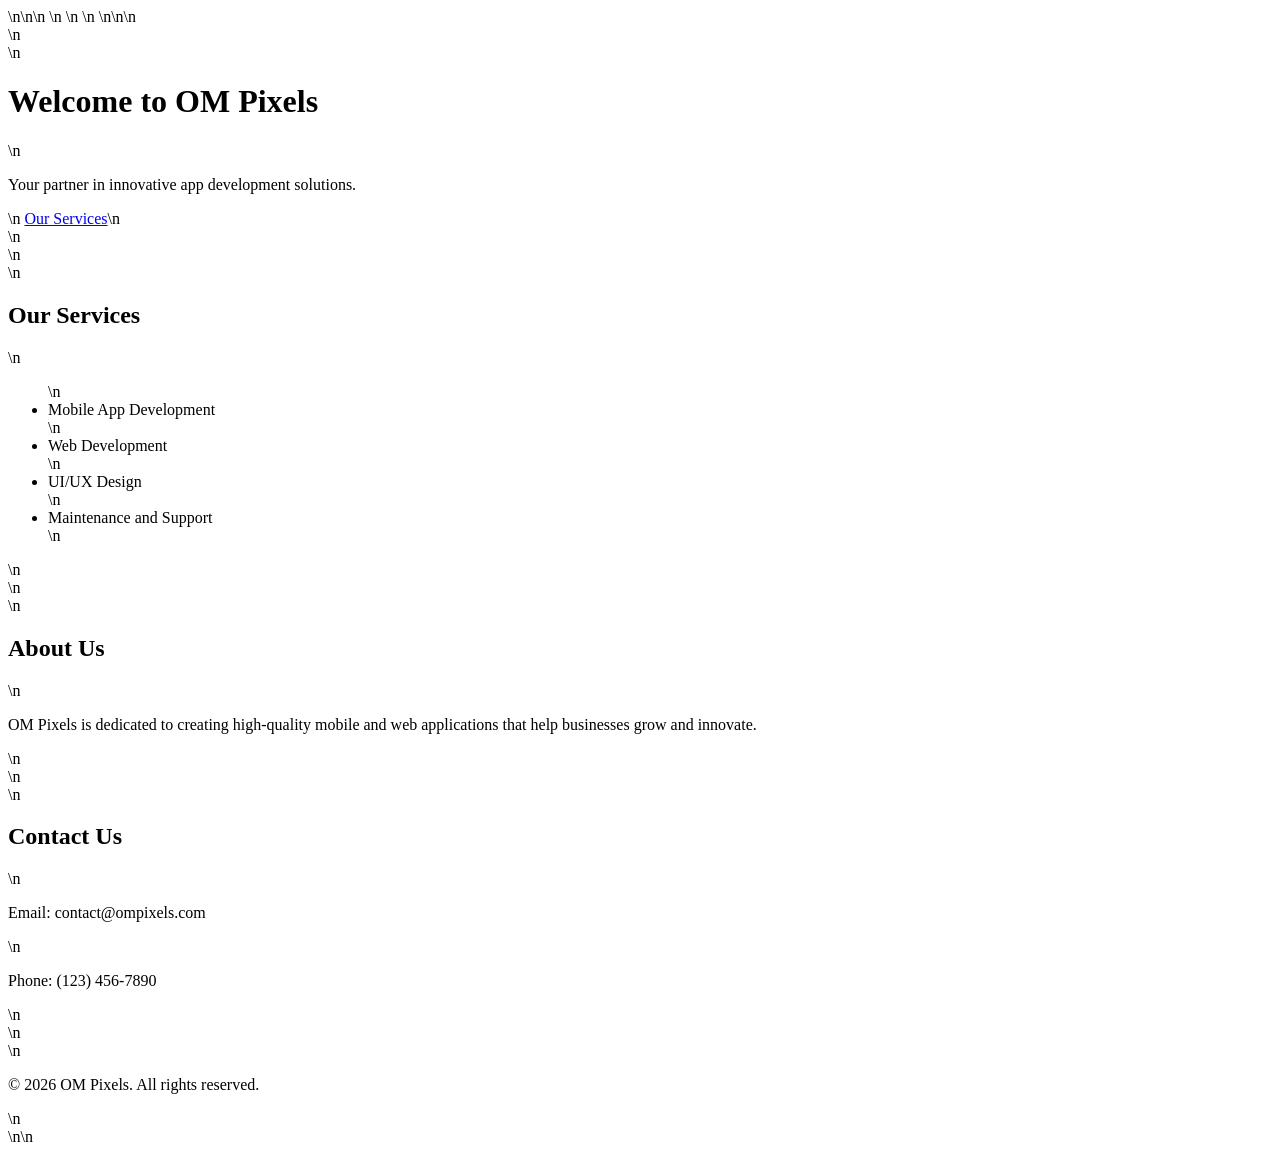
==== index.html @ 790296d0 "Create professional homepage for OM Pixels" ====
<!DOCTYPE html>\n<html lang="en">\n<head>\n    <meta charset="UTF-8">\n    <meta name="viewport" content="width=device-width, initial-scale=1.0">\n    <title>OM Pixels - App Development Company</title>\n    <link rel="stylesheet" href="styles.css">\n</head>\n<body>\n    <header>\n        <div class="hero">\n            <h1>Welcome to OM Pixels</h1>\n            <p>Your partner in innovative app development solutions.</p>\n            <a href="#services" class="btn">Our Services</a>\n        </div>\n    </header>\n    <section id="services">\n        <h2>Our Services</h2>\n        <ul>\n            <li>Mobile App Development</li>\n            <li>Web Development</li>\n            <li>UI/UX Design</li>\n            <li>Maintenance and Support</li>\n        </ul>\n    </section>\n    <section id="about">\n        <h2>About Us</h2>\n        <p>OM Pixels is dedicated to creating high-quality mobile and web applications that help businesses grow and innovate.</p>\n    </section>\n    <section id="contact">\n        <h2>Contact Us</h2>\n        <p>Email: contact@ompixels.com</p>\n        <p>Phone: (123) 456-7890</p>\n    </section>\n    <footer>\n        <p>&copy; 2026 OM Pixels. All rights reserved.</p>\n    </footer>\n</body>\n</html>
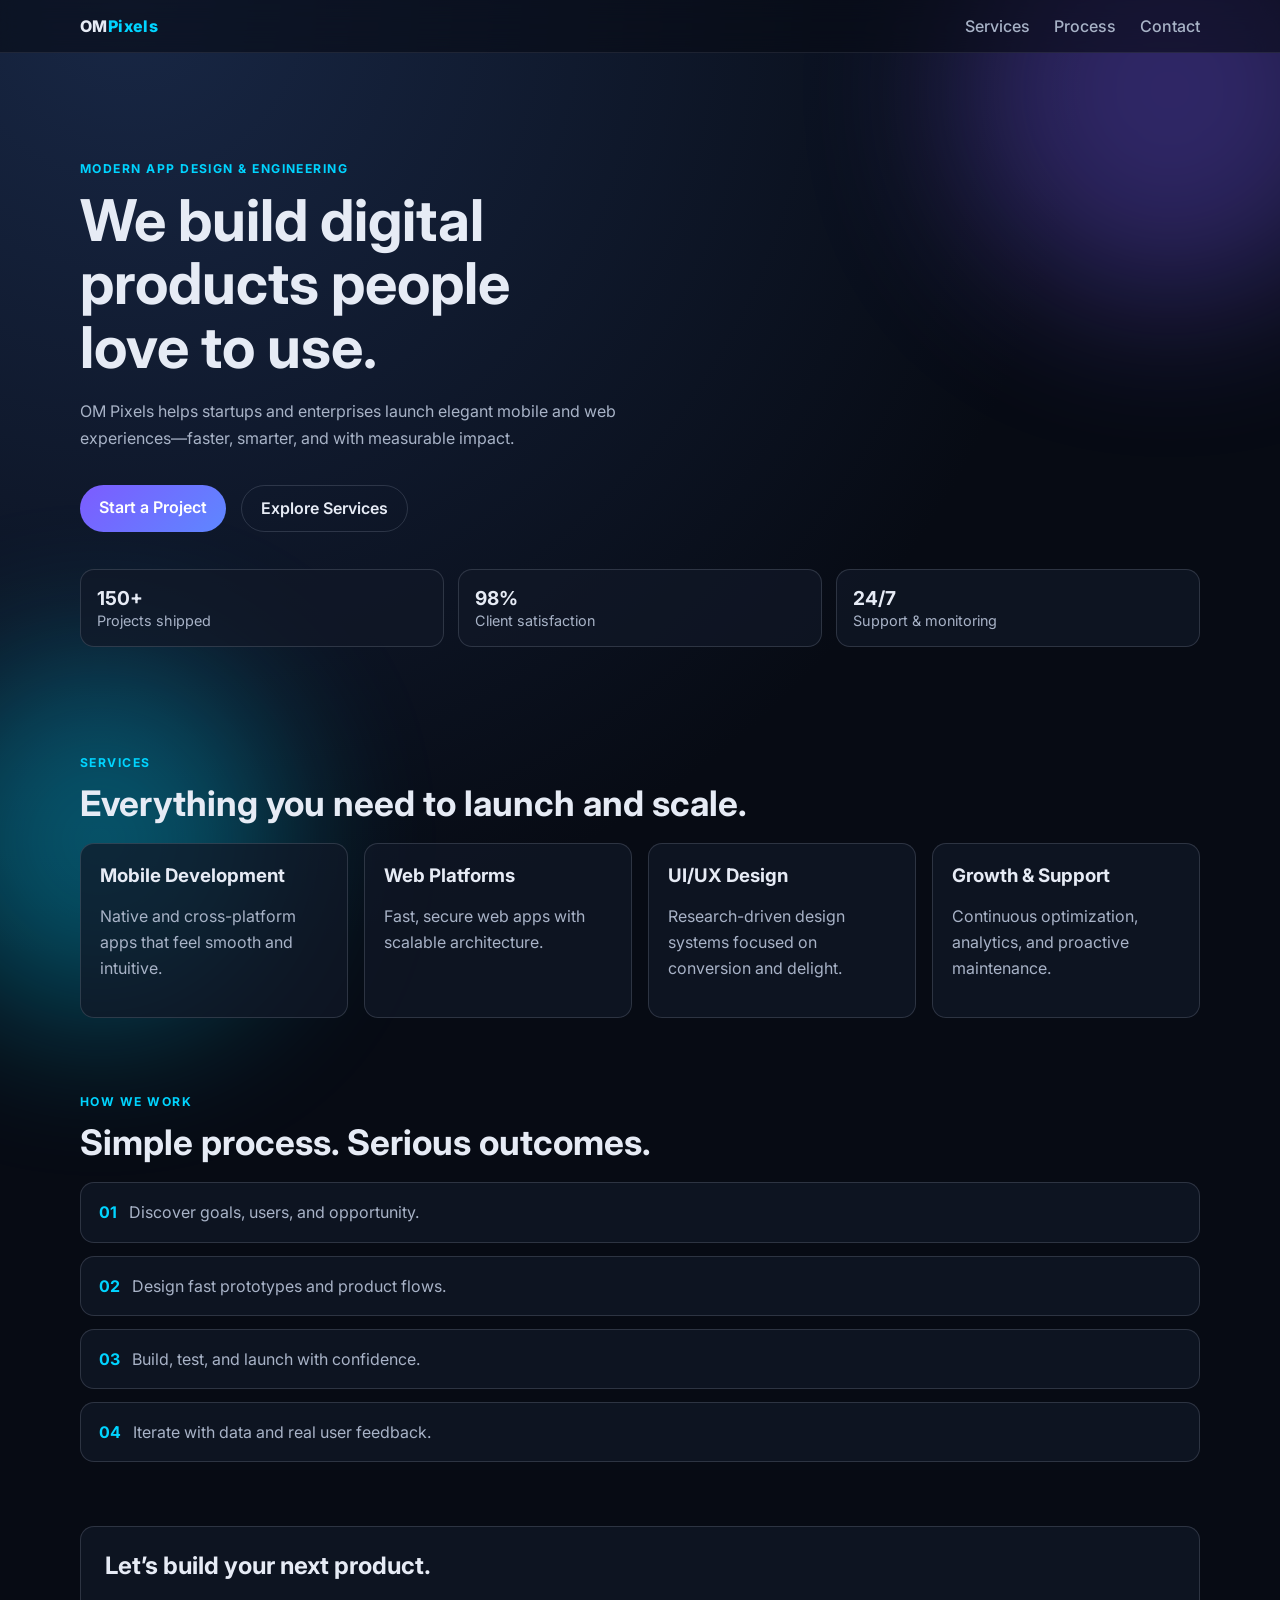
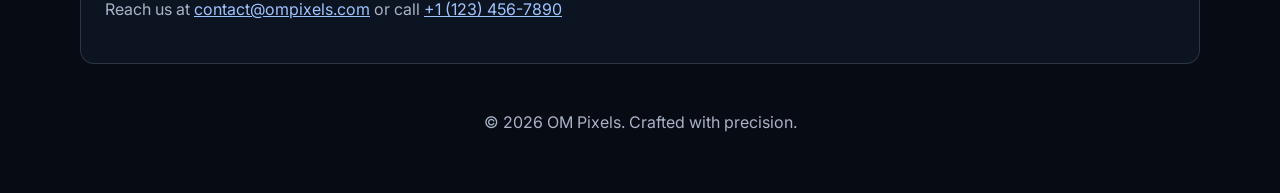
==== commit 41172b79: "Redesign landing page with modern visual style" ====
--- a/index.html
+++ b/index.html
@@ -1 +1,102 @@
-<!DOCTYPE html>\n<html lang="en">\n<head>\n    <meta charset="UTF-8">\n    <meta name="viewport" content="width=device-width, initial-scale=1.0">\n    <title>OM Pixels - App Development Company</title>\n    <link rel="stylesheet" href="styles.css">\n</head>\n<body>\n    <header>\n        <div class="hero">\n            <h1>Welcome to OM Pixels</h1>\n            <p>Your partner in innovative app development solutions.</p>\n            <a href="#services" class="btn">Our Services</a>\n        </div>\n    </header>\n    <section id="services">\n        <h2>Our Services</h2>\n        <ul>\n            <li>Mobile App Development</li>\n            <li>Web Development</li>\n            <li>UI/UX Design</li>\n            <li>Maintenance and Support</li>\n        </ul>\n    </section>\n    <section id="about">\n        <h2>About Us</h2>\n        <p>OM Pixels is dedicated to creating high-quality mobile and web applications that help businesses grow and innovate.</p>\n    </section>\n    <section id="contact">\n        <h2>Contact Us</h2>\n        <p>Email: contact@ompixels.com</p>\n        <p>Phone: (123) 456-7890</p>\n    </section>\n    <footer>\n        <p>&copy; 2026 OM Pixels. All rights reserved.</p>\n    </footer>\n</body>\n</html>+<!DOCTYPE html>
+<html lang="en">
+  <head>
+    <meta charset="UTF-8" />
+    <meta name="viewport" content="width=device-width, initial-scale=1.0" />
+    <title>OM Pixels | Product Studio</title>
+    <link rel="preconnect" href="https://fonts.googleapis.com" />
+    <link rel="preconnect" href="https://fonts.gstatic.com" crossorigin />
+    <link
+      href="https://fonts.googleapis.com/css2?family=Inter:wght@400;500;600;700;800&display=swap"
+      rel="stylesheet"
+    />
+    <link rel="stylesheet" href="styles.css" />
+  </head>
+  <body>
+    <div class="bg-orb orb-1" aria-hidden="true"></div>
+    <div class="bg-orb orb-2" aria-hidden="true"></div>
+
+    <header class="site-header">
+      <div class="container nav">
+        <a href="#" class="logo">OM<span>Pixels</span></a>
+        <nav>
+          <a href="#services">Services</a>
+          <a href="#process">Process</a>
+          <a href="#contact">Contact</a>
+        </nav>
+      </div>
+    </header>
+
+    <main>
+      <section class="hero container">
+        <p class="kicker">Modern app design & engineering</p>
+        <h1>We build digital products people love to use.</h1>
+        <p class="hero-copy">
+          OM Pixels helps startups and enterprises launch elegant mobile and web
+          experiences—faster, smarter, and with measurable impact.
+        </p>
+        <div class="hero-actions">
+          <a href="#contact" class="btn btn-primary">Start a Project</a>
+          <a href="#services" class="btn btn-ghost">Explore Services</a>
+        </div>
+        <div class="hero-stats" aria-label="Company stats">
+          <div><strong>150+</strong><span>Projects shipped</span></div>
+          <div><strong>98%</strong><span>Client satisfaction</span></div>
+          <div><strong>24/7</strong><span>Support & monitoring</span></div>
+        </div>
+      </section>
+
+      <section id="services" class="container section">
+        <div class="section-head">
+          <p class="kicker">Services</p>
+          <h2>Everything you need to launch and scale.</h2>
+        </div>
+        <div class="grid cards">
+          <article class="card">
+            <h3>Mobile Development</h3>
+            <p>Native and cross-platform apps that feel smooth and intuitive.</p>
+          </article>
+          <article class="card">
+            <h3>Web Platforms</h3>
+            <p>Fast, secure web apps with scalable architecture.</p>
+          </article>
+          <article class="card">
+            <h3>UI/UX Design</h3>
+            <p>Research-driven design systems focused on conversion and delight.</p>
+          </article>
+          <article class="card">
+            <h3>Growth & Support</h3>
+            <p>Continuous optimization, analytics, and proactive maintenance.</p>
+          </article>
+        </div>
+      </section>
+
+      <section id="process" class="container section process">
+        <div class="section-head">
+          <p class="kicker">How we work</p>
+          <h2>Simple process. Serious outcomes.</h2>
+        </div>
+        <ol>
+          <li><span>01</span> Discover goals, users, and opportunity.</li>
+          <li><span>02</span> Design fast prototypes and product flows.</li>
+          <li><span>03</span> Build, test, and launch with confidence.</li>
+          <li><span>04</span> Iterate with data and real user feedback.</li>
+        </ol>
+      </section>
+
+      <section id="contact" class="container section contact">
+        <h2>Let’s build your next product.</h2>
+        <p>
+          Reach us at <a href="mailto:contact@ompixels.com">contact@ompixels.com</a>
+          or call <a href="tel:+11234567890">+1 (123) 456-7890</a>
+        </p>
+      </section>
+    </main>
+
+    <footer class="site-footer">
+      <div class="container">
+        <p>© 2026 OM Pixels. Crafted with precision.</p>
+      </div>
+    </footer>
+  </body>
+</html>
--- a/styles.css
+++ b/styles.css
@@ -0,0 +1,263 @@
+:root {
+  --bg: #070b14;
+  --surface: #111827;
+  --surface-soft: rgba(17, 24, 39, 0.72);
+  --text: #e6ebf5;
+  --muted: #a8b3c7;
+  --primary: #7c5cff;
+  --accent: #00d4ff;
+  --border: rgba(168, 179, 199, 0.2);
+}
+
+* {
+  box-sizing: border-box;
+}
+
+html,
+body {
+  margin: 0;
+  padding: 0;
+}
+
+body {
+  font-family: 'Inter', system-ui, -apple-system, Segoe UI, Roboto, sans-serif;
+  color: var(--text);
+  background: radial-gradient(circle at 10% 0%, #182745, var(--bg) 45%);
+  min-height: 100vh;
+  position: relative;
+  overflow-x: hidden;
+}
+
+.container {
+  width: min(1120px, 92vw);
+  margin-inline: auto;
+}
+
+.bg-orb {
+  position: fixed;
+  border-radius: 50%;
+  filter: blur(80px);
+  opacity: 0.35;
+  pointer-events: none;
+  z-index: -1;
+}
+
+.orb-1 {
+  width: 420px;
+  height: 420px;
+  background: var(--primary);
+  top: -120px;
+  right: -100px;
+}
+
+.orb-2 {
+  width: 360px;
+  height: 360px;
+  background: var(--accent);
+  bottom: -120px;
+  left: -80px;
+}
+
+.site-header {
+  position: sticky;
+  top: 0;
+  backdrop-filter: blur(12px);
+  background: rgba(7, 11, 20, 0.6);
+  border-bottom: 1px solid rgba(168, 179, 199, 0.12);
+}
+
+.nav {
+  display: flex;
+  justify-content: space-between;
+  align-items: center;
+  padding: 1rem 0;
+}
+
+.logo {
+  text-decoration: none;
+  color: var(--text);
+  font-weight: 800;
+  letter-spacing: 0.4px;
+}
+
+.logo span {
+  color: var(--accent);
+}
+
+nav a {
+  color: var(--muted);
+  text-decoration: none;
+  margin-left: 1.25rem;
+  font-weight: 500;
+}
+
+nav a:hover {
+  color: var(--text);
+}
+
+.hero {
+  padding: 6rem 0 4rem;
+}
+
+.kicker {
+  color: var(--accent);
+  text-transform: uppercase;
+  letter-spacing: 0.12em;
+  font-weight: 700;
+  font-size: 0.76rem;
+}
+
+h1,
+h2,
+h3 {
+  margin: 0;
+}
+
+h1 {
+  margin-top: 0.8rem;
+  font-size: clamp(2rem, 5vw, 3.6rem);
+  line-height: 1.1;
+  max-width: 12ch;
+}
+
+.hero-copy {
+  margin: 1.2rem 0 2rem;
+  max-width: 62ch;
+  color: var(--muted);
+  line-height: 1.7;
+}
+
+.hero-actions {
+  display: flex;
+  gap: 0.9rem;
+  flex-wrap: wrap;
+}
+
+.btn {
+  display: inline-block;
+  padding: 0.8rem 1.2rem;
+  border-radius: 999px;
+  text-decoration: none;
+  font-weight: 600;
+}
+
+.btn-primary {
+  background: linear-gradient(135deg, var(--primary), #5e87ff);
+  color: white;
+}
+
+.btn-ghost {
+  border: 1px solid var(--border);
+  color: var(--text);
+}
+
+.hero-stats {
+  margin-top: 2.3rem;
+  display: grid;
+  grid-template-columns: repeat(3, minmax(0, 1fr));
+  gap: 0.9rem;
+}
+
+.hero-stats div,
+.card,
+.process ol li,
+.contact {
+  background: var(--surface-soft);
+  border: 1px solid var(--border);
+  border-radius: 14px;
+}
+
+.hero-stats div {
+  padding: 1rem;
+}
+
+.hero-stats strong {
+  display: block;
+  font-size: 1.2rem;
+}
+
+.hero-stats span {
+  color: var(--muted);
+  font-size: 0.9rem;
+}
+
+.section {
+  padding: 2rem 0;
+}
+
+.section-head h2 {
+  margin-top: 0.5rem;
+  font-size: clamp(1.5rem, 3vw, 2.2rem);
+}
+
+.grid.cards {
+  margin-top: 1.2rem;
+  display: grid;
+  grid-template-columns: repeat(4, minmax(0, 1fr));
+  gap: 1rem;
+}
+
+.card {
+  padding: 1.2rem;
+}
+
+.card p,
+.process li,
+.contact p {
+  color: var(--muted);
+  line-height: 1.65;
+}
+
+.process ol {
+  list-style: none;
+  padding: 0;
+  margin-top: 1.2rem;
+  display: grid;
+  gap: 0.8rem;
+}
+
+.process ol li {
+  padding: 1rem 1.1rem;
+}
+
+.process span {
+  color: var(--accent);
+  margin-right: 0.55rem;
+  font-weight: 700;
+}
+
+.contact {
+  margin-top: 1rem;
+  padding: 1.5rem;
+}
+
+.contact a {
+  color: #9ec4ff;
+}
+
+.site-footer {
+  padding: 2rem 0 2.8rem;
+  color: var(--muted);
+  text-align: center;
+}
+
+@media (max-width: 900px) {
+  .grid.cards {
+    grid-template-columns: repeat(2, minmax(0, 1fr));
+  }
+}
+
+@media (max-width: 680px) {
+  nav {
+    display: none;
+  }
+
+  .hero {
+    padding-top: 4.5rem;
+  }
+
+  .hero-stats,
+  .grid.cards {
+    grid-template-columns: 1fr;
+  }
+}
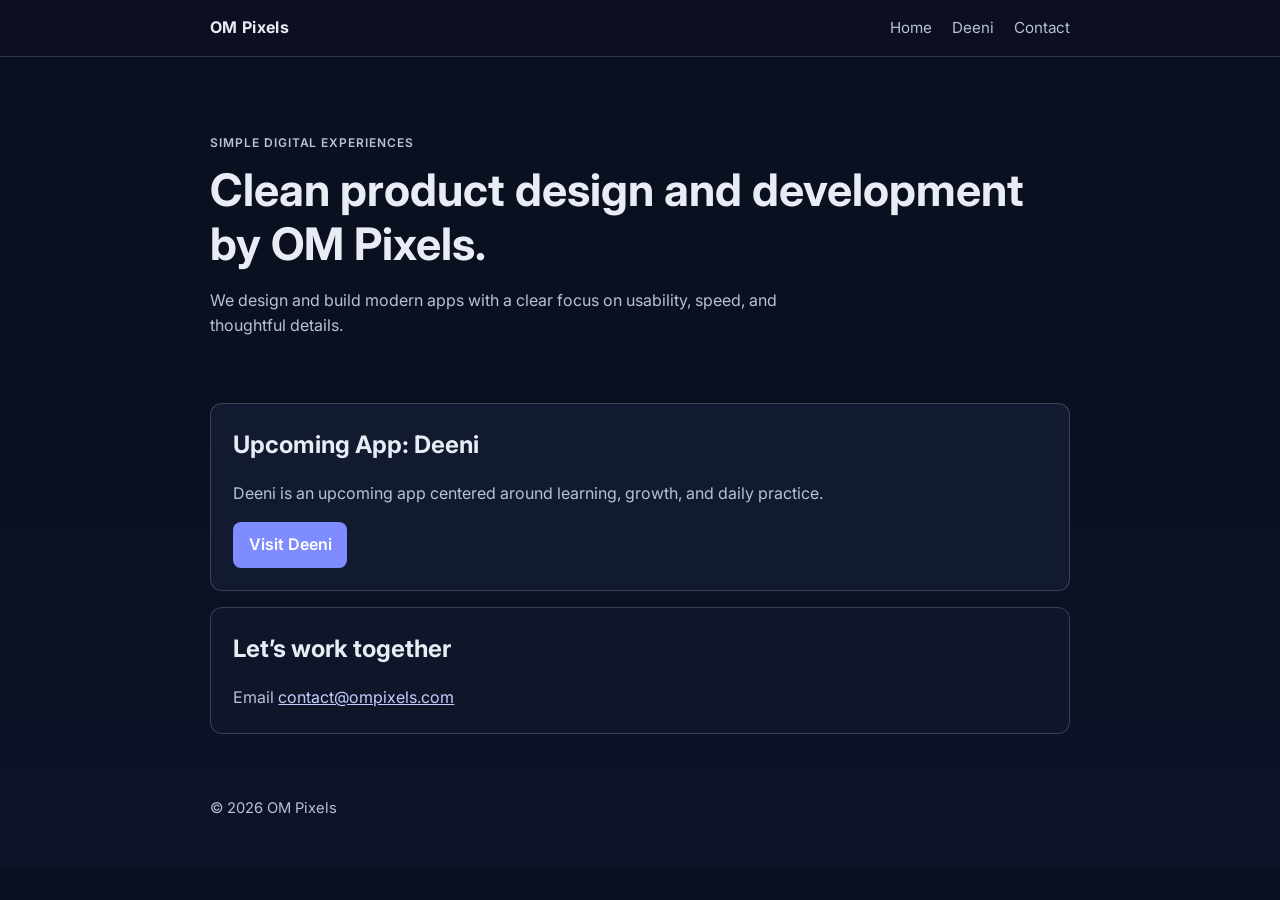
==== commit 0512edaf: "Simplify homepage with minimal layout and Deeni link" ====
--- a/index.html
+++ b/index.html
@@ -3,99 +3,59 @@
   <head>
     <meta charset="UTF-8" />
     <meta name="viewport" content="width=device-width, initial-scale=1.0" />
-    <title>OM Pixels | Product Studio</title>
+    <title>OM Pixels</title>
     <link rel="preconnect" href="https://fonts.googleapis.com" />
     <link rel="preconnect" href="https://fonts.gstatic.com" crossorigin />
     <link
-      href="https://fonts.googleapis.com/css2?family=Inter:wght@400;500;600;700;800&display=swap"
+      href="https://fonts.googleapis.com/css2?family=Inter:wght@400;500;600;700&display=swap"
       rel="stylesheet"
     />
     <link rel="stylesheet" href="styles.css" />
   </head>
   <body>
-    <div class="bg-orb orb-1" aria-hidden="true"></div>
-    <div class="bg-orb orb-2" aria-hidden="true"></div>
-
     <header class="site-header">
       <div class="container nav">
-        <a href="#" class="logo">OM<span>Pixels</span></a>
+        <a href="#" class="logo">OM Pixels</a>
         <nav>
-          <a href="#services">Services</a>
-          <a href="#process">Process</a>
+          <a href="#home">Home</a>
+          <a href="#deeni">Deeni</a>
           <a href="#contact">Contact</a>
         </nav>
       </div>
     </header>
 
-    <main>
-      <section class="hero container">
-        <p class="kicker">Modern app design & engineering</p>
-        <h1>We build digital products people love to use.</h1>
-        <p class="hero-copy">
-          OM Pixels helps startups and enterprises launch elegant mobile and web
-          experiences—faster, smarter, and with measurable impact.
+    <main id="home" class="container">
+      <section class="hero">
+        <p class="eyebrow">Simple digital experiences</p>
+        <h1>Clean product design and development by OM Pixels.</h1>
+        <p>
+          We design and build modern apps with a clear focus on usability,
+          speed, and thoughtful details.
         </p>
-        <div class="hero-actions">
-          <a href="#contact" class="btn btn-primary">Start a Project</a>
-          <a href="#services" class="btn btn-ghost">Explore Services</a>
-        </div>
-        <div class="hero-stats" aria-label="Company stats">
-          <div><strong>150+</strong><span>Projects shipped</span></div>
-          <div><strong>98%</strong><span>Client satisfaction</span></div>
-          <div><strong>24/7</strong><span>Support & monitoring</span></div>
-        </div>
       </section>
 
-      <section id="services" class="container section">
-        <div class="section-head">
-          <p class="kicker">Services</p>
-          <h2>Everything you need to launch and scale.</h2>
-        </div>
-        <div class="grid cards">
-          <article class="card">
-            <h3>Mobile Development</h3>
-            <p>Native and cross-platform apps that feel smooth and intuitive.</p>
-          </article>
-          <article class="card">
-            <h3>Web Platforms</h3>
-            <p>Fast, secure web apps with scalable architecture.</p>
-          </article>
-          <article class="card">
-            <h3>UI/UX Design</h3>
-            <p>Research-driven design systems focused on conversion and delight.</p>
-          </article>
-          <article class="card">
-            <h3>Growth & Support</h3>
-            <p>Continuous optimization, analytics, and proactive maintenance.</p>
-          </article>
-        </div>
+      <section id="deeni" class="panel">
+        <h2>Upcoming App: Deeni</h2>
+        <p>
+          Deeni is an upcoming app centered around learning, growth, and daily
+          practice.
+        </p>
+        <a class="btn" href="https://deeni.app" target="_blank" rel="noopener noreferrer"
+          >Visit Deeni</a
+        >
       </section>
 
-      <section id="process" class="container section process">
-        <div class="section-head">
-          <p class="kicker">How we work</p>
-          <h2>Simple process. Serious outcomes.</h2>
-        </div>
-        <ol>
-          <li><span>01</span> Discover goals, users, and opportunity.</li>
-          <li><span>02</span> Design fast prototypes and product flows.</li>
-          <li><span>03</span> Build, test, and launch with confidence.</li>
-          <li><span>04</span> Iterate with data and real user feedback.</li>
-        </ol>
-      </section>
-
-      <section id="contact" class="container section contact">
-        <h2>Let’s build your next product.</h2>
+      <section id="contact" class="panel panel-soft">
+        <h2>Let’s work together</h2>
         <p>
-          Reach us at <a href="mailto:contact@ompixels.com">contact@ompixels.com</a>
-          or call <a href="tel:+11234567890">+1 (123) 456-7890</a>
+          Email <a href="mailto:contact@ompixels.com">contact@ompixels.com</a>
         </p>
       </section>
     </main>
 
     <footer class="site-footer">
       <div class="container">
-        <p>© 2026 OM Pixels. Crafted with precision.</p>
+        <p>© 2026 OM Pixels</p>
       </div>
     </footer>
   </body>
--- a/styles.css
+++ b/styles.css
@@ -1,12 +1,11 @@
 :root {
-  --bg: #070b14;
-  --surface: #111827;
-  --surface-soft: rgba(17, 24, 39, 0.72);
-  --text: #e6ebf5;
-  --muted: #a8b3c7;
-  --primary: #7c5cff;
-  --accent: #00d4ff;
-  --border: rgba(168, 179, 199, 0.2);
+  --bg: #0b1020;
+  --surface: #121a30;
+  --surface-soft: #0f1629;
+  --text: #e8ecf5;
+  --muted: #b8c1d6;
+  --line: rgba(184, 193, 214, 0.24);
+  --accent: #7f8cff;
 }
 
 * {
@@ -21,74 +20,42 @@
 
 body {
   font-family: 'Inter', system-ui, -apple-system, Segoe UI, Roboto, sans-serif;
+  background: linear-gradient(180deg, #0b1020, #0b1020 50%, #0d1428);
   color: var(--text);
-  background: radial-gradient(circle at 10% 0%, #182745, var(--bg) 45%);
-  min-height: 100vh;
-  position: relative;
-  overflow-x: hidden;
+  line-height: 1.6;
 }
 
 .container {
-  width: min(1120px, 92vw);
-  margin-inline: auto;
-}
-
-.bg-orb {
-  position: fixed;
-  border-radius: 50%;
-  filter: blur(80px);
-  opacity: 0.35;
-  pointer-events: none;
-  z-index: -1;
-}
-
-.orb-1 {
-  width: 420px;
-  height: 420px;
-  background: var(--primary);
-  top: -120px;
-  right: -100px;
-}
-
-.orb-2 {
-  width: 360px;
-  height: 360px;
-  background: var(--accent);
-  bottom: -120px;
-  left: -80px;
+  width: min(860px, 92vw);
+  margin: 0 auto;
 }
 
 .site-header {
+  border-bottom: 1px solid var(--line);
+  background: rgba(11, 16, 32, 0.92);
   position: sticky;
   top: 0;
-  backdrop-filter: blur(12px);
-  background: rgba(7, 11, 20, 0.6);
-  border-bottom: 1px solid rgba(168, 179, 199, 0.12);
 }
 
 .nav {
   display: flex;
   justify-content: space-between;
   align-items: center;
-  padding: 1rem 0;
+  padding: 0.95rem 0;
 }
 
 .logo {
+  color: var(--text);
   text-decoration: none;
-  color: var(--text);
-  font-weight: 800;
-  letter-spacing: 0.4px;
-}
-
-.logo span {
-  color: var(--accent);
+  font-weight: 700;
+  letter-spacing: 0.02em;
 }
 
 nav a {
   color: var(--muted);
   text-decoration: none;
-  margin-left: 1.25rem;
-  font-weight: 500;
+  margin-left: 1rem;
+  font-size: 0.95rem;
 }
 
 nav a:hover {
@@ -96,168 +63,77 @@
 }
 
 .hero {
-  padding: 6rem 0 4rem;
+  padding: 4rem 0 2rem;
 }
 
-.kicker {
+.eyebrow {
   color: var(--accent);
   text-transform: uppercase;
-  letter-spacing: 0.12em;
-  font-weight: 700;
-  font-size: 0.76rem;
+  letter-spacing: 0.08em;
+  font-size: 0.75rem;
+  font-weight: 600;
 }
 
 h1,
-h2,
-h3 {
+h2 {
   margin: 0;
 }
 
 h1 {
-  margin-top: 0.8rem;
-  font-size: clamp(2rem, 5vw, 3.6rem);
-  line-height: 1.1;
-  max-width: 12ch;
+  margin-top: 0.5rem;
+  font-size: clamp(1.8rem, 4.3vw, 2.8rem);
+  line-height: 1.2;
 }
 
-.hero-copy {
-  margin: 1.2rem 0 2rem;
+.hero p {
   max-width: 62ch;
   color: var(--muted);
-  line-height: 1.7;
 }
 
-.hero-actions {
-  display: flex;
-  gap: 0.9rem;
-  flex-wrap: wrap;
+.panel {
+  background: var(--surface);
+  border: 1px solid var(--line);
+  border-radius: 12px;
+  padding: 1.4rem;
+  margin: 1rem 0;
+}
+
+.panel-soft {
+  background: var(--surface-soft);
+}
+
+.panel p {
+  color: var(--muted);
+  margin-bottom: 0;
 }
 
 .btn {
   display: inline-block;
-  padding: 0.8rem 1.2rem;
-  border-radius: 999px;
+  margin-top: 1rem;
+  background: var(--accent);
+  color: white;
   text-decoration: none;
+  padding: 0.62rem 0.95rem;
+  border-radius: 8px;
   font-weight: 600;
 }
 
-.btn-primary {
-  background: linear-gradient(135deg, var(--primary), #5e87ff);
-  color: white;
-}
-
-.btn-ghost {
-  border: 1px solid var(--border);
-  color: var(--text);
-}
-
-.hero-stats {
-  margin-top: 2.3rem;
-  display: grid;
-  grid-template-columns: repeat(3, minmax(0, 1fr));
-  gap: 0.9rem;
-}
-
-.hero-stats div,
-.card,
-.process ol li,
-.contact {
-  background: var(--surface-soft);
-  border: 1px solid var(--border);
-  border-radius: 14px;
-}
-
-.hero-stats div {
-  padding: 1rem;
-}
-
-.hero-stats strong {
-  display: block;
-  font-size: 1.2rem;
-}
-
-.hero-stats span {
-  color: var(--muted);
-  font-size: 0.9rem;
-}
-
-.section {
-  padding: 2rem 0;
-}
-
-.section-head h2 {
-  margin-top: 0.5rem;
-  font-size: clamp(1.5rem, 3vw, 2.2rem);
-}
-
-.grid.cards {
-  margin-top: 1.2rem;
-  display: grid;
-  grid-template-columns: repeat(4, minmax(0, 1fr));
-  gap: 1rem;
-}
-
-.card {
-  padding: 1.2rem;
-}
-
-.card p,
-.process li,
-.contact p {
-  color: var(--muted);
-  line-height: 1.65;
-}
-
-.process ol {
-  list-style: none;
-  padding: 0;
-  margin-top: 1.2rem;
-  display: grid;
-  gap: 0.8rem;
-}
-
-.process ol li {
-  padding: 1rem 1.1rem;
-}
-
-.process span {
-  color: var(--accent);
-  margin-right: 0.55rem;
-  font-weight: 700;
-}
-
-.contact {
-  margin-top: 1rem;
-  padding: 1.5rem;
-}
-
-.contact a {
-  color: #9ec4ff;
+#contact a {
+  color: #c5ccff;
 }
 
 .site-footer {
-  padding: 2rem 0 2.8rem;
+  padding: 2rem 0;
   color: var(--muted);
-  text-align: center;
+  font-size: 0.92rem;
 }
 
-@media (max-width: 900px) {
-  .grid.cards {
-    grid-template-columns: repeat(2, minmax(0, 1fr));
-  }
-}
-
-@media (max-width: 680px) {
+@media (max-width: 640px) {
   nav {
     display: none;
   }
 
   .hero {
-    padding-top: 4.5rem;
-  }
-
-  .hero-stats,
-  .grid.cards {
-    grid-template-columns: 1fr;
+    padding-top: 3rem;
   }
 }
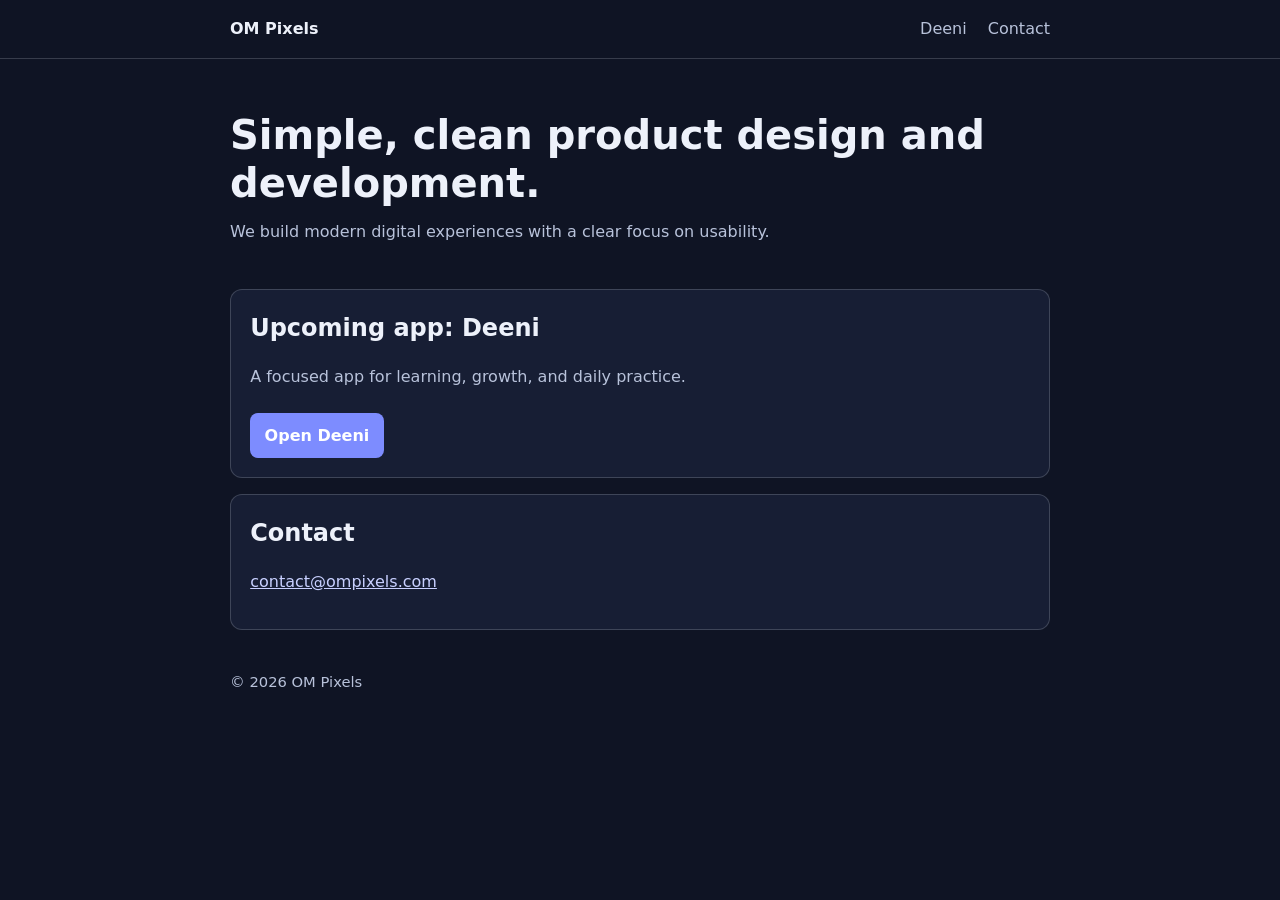
==== commit 74521cba: "Resolve index/styles conflicts with minimal unified layout" ====
--- a/index.html
+++ b/index.html
@@ -4,59 +4,39 @@
     <meta charset="UTF-8" />
     <meta name="viewport" content="width=device-width, initial-scale=1.0" />
     <title>OM Pixels</title>
-    <link rel="preconnect" href="https://fonts.googleapis.com" />
-    <link rel="preconnect" href="https://fonts.gstatic.com" crossorigin />
-    <link
-      href="https://fonts.googleapis.com/css2?family=Inter:wght@400;500;600;700&display=swap"
-      rel="stylesheet"
-    />
     <link rel="stylesheet" href="styles.css" />
   </head>
   <body>
-    <header class="site-header">
-      <div class="container nav">
-        <a href="#" class="logo">OM Pixels</a>
-        <nav>
-          <a href="#home">Home</a>
+    <header class="header">
+      <div class="container header-row">
+        <a class="brand" href="#">OM Pixels</a>
+        <nav class="nav">
           <a href="#deeni">Deeni</a>
           <a href="#contact">Contact</a>
         </nav>
       </div>
     </header>
 
-    <main id="home" class="container">
+    <main class="container">
       <section class="hero">
-        <p class="eyebrow">Simple digital experiences</p>
-        <h1>Clean product design and development by OM Pixels.</h1>
+        <h1>Simple, clean product design and development.</h1>
         <p>
-          We design and build modern apps with a clear focus on usability,
-          speed, and thoughtful details.
+          We build modern digital experiences with a clear focus on usability.
         </p>
       </section>
 
-      <section id="deeni" class="panel">
-        <h2>Upcoming App: Deeni</h2>
-        <p>
-          Deeni is an upcoming app centered around learning, growth, and daily
-          practice.
-        </p>
-        <a class="btn" href="https://deeni.app" target="_blank" rel="noopener noreferrer"
-          >Visit Deeni</a
-        >
+      <section id="deeni" class="card">
+        <h2>Upcoming app: Deeni</h2>
+        <p>A focused app for learning, growth, and daily practice.</p>
+        <a class="button" href="https://deeni.app" target="_blank" rel="noopener noreferrer">Open Deeni</a>
       </section>
 
-      <section id="contact" class="panel panel-soft">
-        <h2>Let’s work together</h2>
-        <p>
-          Email <a href="mailto:contact@ompixels.com">contact@ompixels.com</a>
-        </p>
+      <section id="contact" class="card">
+        <h2>Contact</h2>
+        <p><a href="mailto:contact@ompixels.com">contact@ompixels.com</a></p>
       </section>
     </main>
 
-    <footer class="site-footer">
-      <div class="container">
-        <p>© 2026 OM Pixels</p>
-      </div>
-    </footer>
+    <footer class="footer container">© 2026 OM Pixels</footer>
   </body>
 </html>
--- a/styles.css
+++ b/styles.css
@@ -1,11 +1,10 @@
 :root {
-  --bg: #0b1020;
-  --surface: #121a30;
-  --surface-soft: #0f1629;
-  --text: #e8ecf5;
-  --muted: #b8c1d6;
-  --line: rgba(184, 193, 214, 0.24);
-  --accent: #7f8cff;
+  --bg: #0f1424;
+  --surface: #171e34;
+  --text: #edf1fa;
+  --muted: #b8c2da;
+  --line: rgba(237, 241, 250, 0.18);
+  --accent: #7d8cff;
 }
 
 * {
@@ -19,121 +18,94 @@
 }
 
 body {
-  font-family: 'Inter', system-ui, -apple-system, Segoe UI, Roboto, sans-serif;
-  background: linear-gradient(180deg, #0b1020, #0b1020 50%, #0d1428);
+  font-family: Inter, system-ui, -apple-system, Segoe UI, Roboto, sans-serif;
+  background: var(--bg);
   color: var(--text);
   line-height: 1.6;
 }
 
 .container {
-  width: min(860px, 92vw);
+  width: min(820px, 92vw);
   margin: 0 auto;
 }
 
-.site-header {
+.header {
   border-bottom: 1px solid var(--line);
-  background: rgba(11, 16, 32, 0.92);
-  position: sticky;
-  top: 0;
 }
 
-.nav {
+.header-row {
   display: flex;
   justify-content: space-between;
   align-items: center;
-  padding: 0.95rem 0;
+  padding: 1rem 0;
 }
 
-.logo {
+.brand {
   color: var(--text);
   text-decoration: none;
   font-weight: 700;
-  letter-spacing: 0.02em;
 }
 
-nav a {
+.nav a {
   color: var(--muted);
   text-decoration: none;
   margin-left: 1rem;
-  font-size: 0.95rem;
-}
-
-nav a:hover {
-  color: var(--text);
 }
 
 .hero {
-  padding: 4rem 0 2rem;
+  padding: 3.25rem 0 1.75rem;
 }
 
-.eyebrow {
-  color: var(--accent);
-  text-transform: uppercase;
-  letter-spacing: 0.08em;
-  font-size: 0.75rem;
-  font-weight: 600;
-}
-
-h1,
-h2 {
+.hero h1 {
   margin: 0;
-}
-
-h1 {
-  margin-top: 0.5rem;
-  font-size: clamp(1.8rem, 4.3vw, 2.8rem);
+  font-size: clamp(1.8rem, 4.5vw, 2.5rem);
   line-height: 1.2;
 }
 
 .hero p {
-  max-width: 62ch;
+  margin-top: 0.8rem;
   color: var(--muted);
 }
 
-.panel {
+.card {
+  border: 1px solid var(--line);
   background: var(--surface);
-  border: 1px solid var(--line);
   border-radius: 12px;
-  padding: 1.4rem;
-  margin: 1rem 0;
+  padding: 1.2rem;
+  margin: 0 0 1rem;
 }
 
-.panel-soft {
-  background: var(--surface-soft);
+.card h2 {
+  margin: 0;
 }
 
-.panel p {
+.card p {
   color: var(--muted);
-  margin-bottom: 0;
 }
 
-.btn {
+.button {
   display: inline-block;
-  margin-top: 1rem;
+  margin-top: 0.5rem;
+  padding: 0.6rem 0.9rem;
+  border-radius: 8px;
   background: var(--accent);
-  color: white;
+  color: #fff;
   text-decoration: none;
-  padding: 0.62rem 0.95rem;
-  border-radius: 8px;
   font-weight: 600;
 }
 
 #contact a {
-  color: #c5ccff;
+  color: #c8d0ff;
 }
 
-.site-footer {
-  padding: 2rem 0;
+.footer {
+  padding: 1.5rem 0 2rem;
   color: var(--muted);
   font-size: 0.92rem;
 }
 
-@media (max-width: 640px) {
-  nav {
+@media (max-width: 620px) {
+  .nav {
     display: none;
   }
-
-  .hero {
-    padding-top: 3rem;
-  }
 }
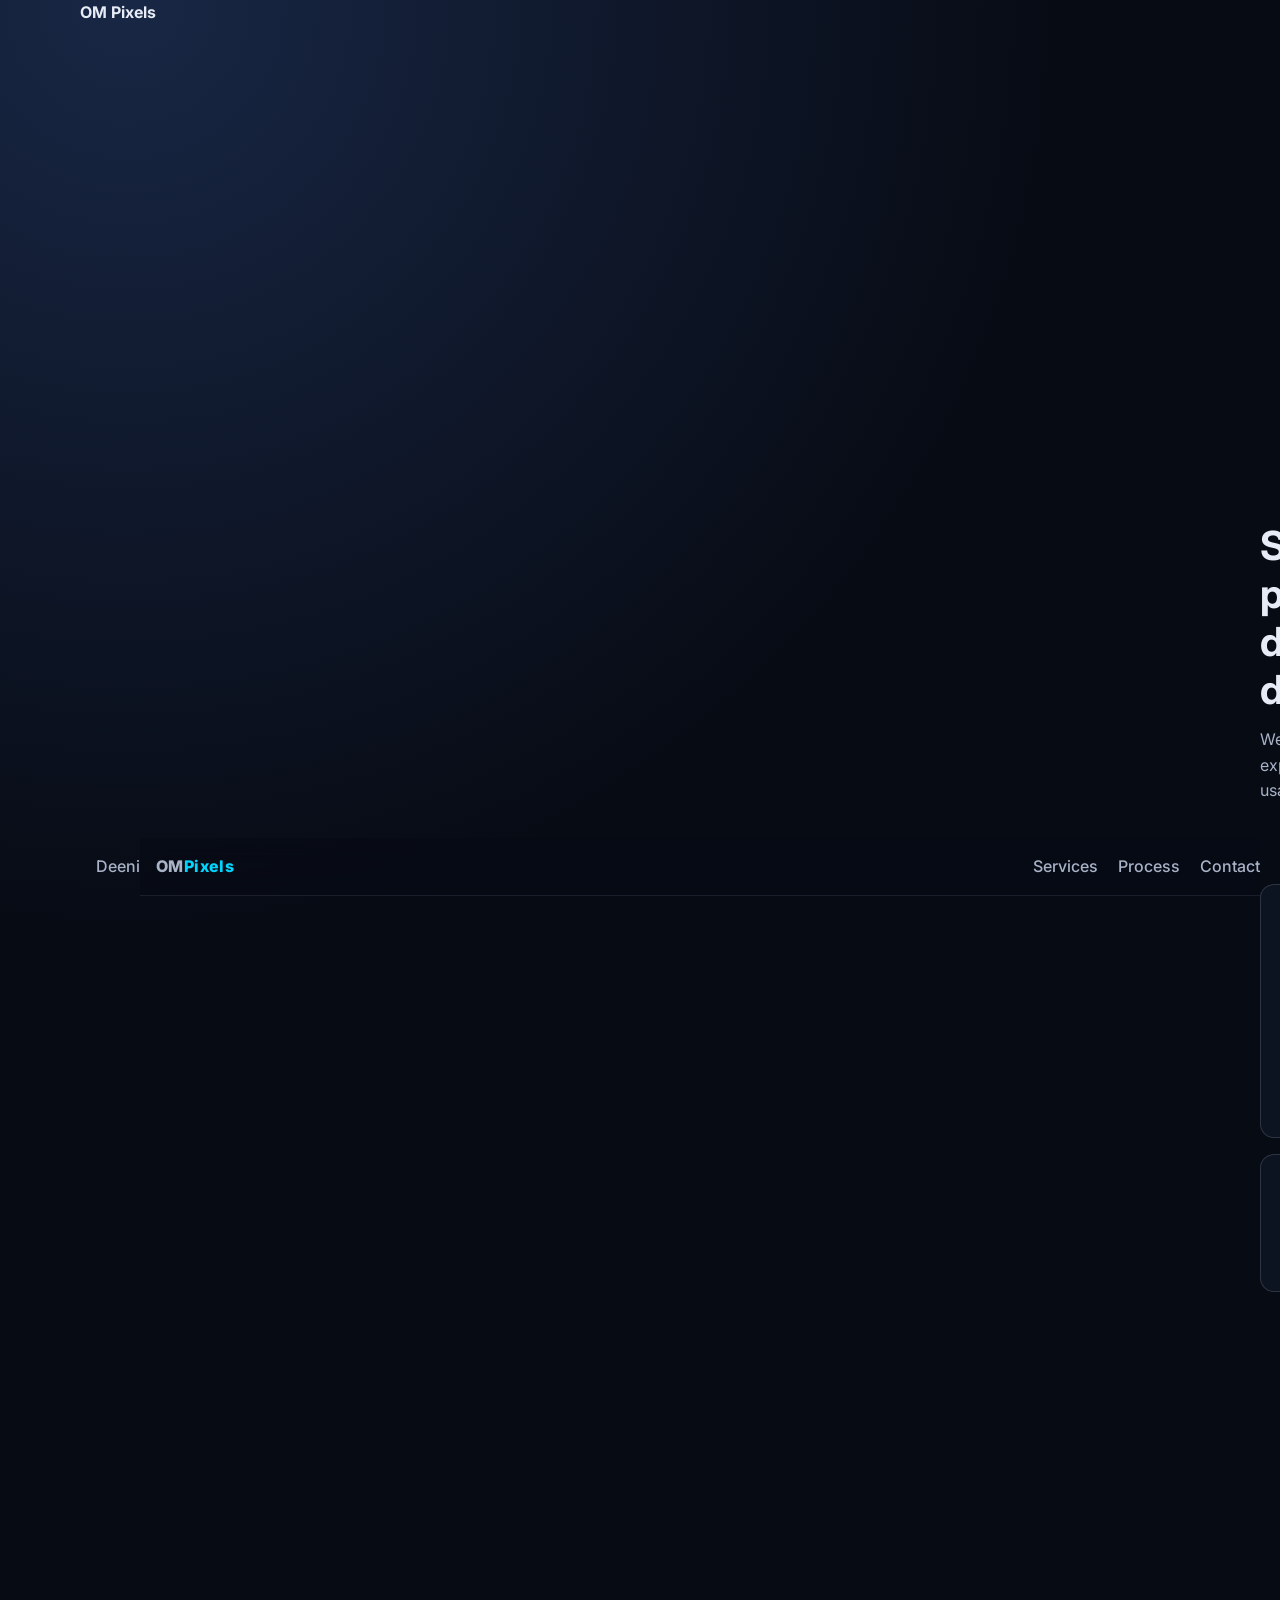
==== commit 39d08bc7: "Merge branch 'main' into codex/redesign-website-for-modern-look-k5rmmi" ====
--- a/index.html
+++ b/index.html
@@ -12,6 +12,25 @@
         <a class="brand" href="#">OM Pixels</a>
         <nav class="nav">
           <a href="#deeni">Deeni</a>
+    <title>OM Pixels | Product Studio</title>
+    <link rel="preconnect" href="https://fonts.googleapis.com" />
+    <link rel="preconnect" href="https://fonts.gstatic.com" crossorigin />
+    <link
+      href="https://fonts.googleapis.com/css2?family=Inter:wght@400;500;600;700;800&display=swap"
+      rel="stylesheet"
+    />
+    <link rel="stylesheet" href="styles.css" />
+  </head>
+  <body>
+    <div class="bg-orb orb-1" aria-hidden="true"></div>
+    <div class="bg-orb orb-2" aria-hidden="true"></div>
+
+    <header class="site-header">
+      <div class="container nav">
+        <a href="#" class="logo">OM<span>Pixels</span></a>
+        <nav>
+          <a href="#services">Services</a>
+          <a href="#process">Process</a>
           <a href="#contact">Contact</a>
         </nav>
       </div>
@@ -38,5 +57,76 @@
     </main>
 
     <footer class="footer container">© 2026 OM Pixels</footer>
+    <main>
+      <section class="hero container">
+        <p class="kicker">Modern app design & engineering</p>
+        <h1>We build digital products people love to use.</h1>
+        <p class="hero-copy">
+          OM Pixels helps startups and enterprises launch elegant mobile and web
+          experiences—faster, smarter, and with measurable impact.
+        </p>
+        <div class="hero-actions">
+          <a href="#contact" class="btn btn-primary">Start a Project</a>
+          <a href="#services" class="btn btn-ghost">Explore Services</a>
+        </div>
+        <div class="hero-stats" aria-label="Company stats">
+          <div><strong>150+</strong><span>Projects shipped</span></div>
+          <div><strong>98%</strong><span>Client satisfaction</span></div>
+          <div><strong>24/7</strong><span>Support & monitoring</span></div>
+        </div>
+      </section>
+
+      <section id="services" class="container section">
+        <div class="section-head">
+          <p class="kicker">Services</p>
+          <h2>Everything you need to launch and scale.</h2>
+        </div>
+        <div class="grid cards">
+          <article class="card">
+            <h3>Mobile Development</h3>
+            <p>Native and cross-platform apps that feel smooth and intuitive.</p>
+          </article>
+          <article class="card">
+            <h3>Web Platforms</h3>
+            <p>Fast, secure web apps with scalable architecture.</p>
+          </article>
+          <article class="card">
+            <h3>UI/UX Design</h3>
+            <p>Research-driven design systems focused on conversion and delight.</p>
+          </article>
+          <article class="card">
+            <h3>Growth & Support</h3>
+            <p>Continuous optimization, analytics, and proactive maintenance.</p>
+          </article>
+        </div>
+      </section>
+
+      <section id="process" class="container section process">
+        <div class="section-head">
+          <p class="kicker">How we work</p>
+          <h2>Simple process. Serious outcomes.</h2>
+        </div>
+        <ol>
+          <li><span>01</span> Discover goals, users, and opportunity.</li>
+          <li><span>02</span> Design fast prototypes and product flows.</li>
+          <li><span>03</span> Build, test, and launch with confidence.</li>
+          <li><span>04</span> Iterate with data and real user feedback.</li>
+        </ol>
+      </section>
+
+      <section id="contact" class="container section contact">
+        <h2>Let’s build your next product.</h2>
+        <p>
+          Reach us at <a href="mailto:contact@ompixels.com">contact@ompixels.com</a>
+          or call <a href="tel:+11234567890">+1 (123) 456-7890</a>
+        </p>
+      </section>
+    </main>
+
+    <footer class="site-footer">
+      <div class="container">
+        <p>© 2026 OM Pixels. Crafted with precision.</p>
+      </div>
+    </footer>
   </body>
 </html>
--- a/styles.css
+++ b/styles.css
@@ -5,6 +5,14 @@
   --muted: #b8c2da;
   --line: rgba(237, 241, 250, 0.18);
   --accent: #7d8cff;
+  --bg: #070b14;
+  --surface: #111827;
+  --surface-soft: rgba(17, 24, 39, 0.72);
+  --text: #e6ebf5;
+  --muted: #a8b3c7;
+  --primary: #7c5cff;
+  --accent: #00d4ff;
+  --border: rgba(168, 179, 199, 0.2);
 }
 
 * {
@@ -17,6 +25,7 @@
   padding: 0;
 }
 
+html,
 body {
   font-family: Inter, system-ui, -apple-system, Segoe UI, Roboto, sans-serif;
   background: var(--bg);
@@ -34,6 +43,58 @@
 }
 
 .header-row {
+  margin: 0;
+  padding: 0;
+}
+
+body {
+  font-family: 'Inter', system-ui, -apple-system, Segoe UI, Roboto, sans-serif;
+  color: var(--text);
+  background: radial-gradient(circle at 10% 0%, #182745, var(--bg) 45%);
+  min-height: 100vh;
+  position: relative;
+  overflow-x: hidden;
+}
+
+.container {
+  width: min(1120px, 92vw);
+  margin-inline: auto;
+}
+
+.bg-orb {
+  position: fixed;
+  border-radius: 50%;
+  filter: blur(80px);
+  opacity: 0.35;
+  pointer-events: none;
+  z-index: -1;
+}
+
+.orb-1 {
+  width: 420px;
+  height: 420px;
+  background: var(--primary);
+  top: -120px;
+  right: -100px;
+}
+
+.orb-2 {
+  width: 360px;
+  height: 360px;
+  background: var(--accent);
+  bottom: -120px;
+  left: -80px;
+}
+
+.site-header {
+  position: sticky;
+  top: 0;
+  backdrop-filter: blur(12px);
+  background: rgba(7, 11, 20, 0.6);
+  border-bottom: 1px solid rgba(168, 179, 199, 0.12);
+}
+
+.nav {
   display: flex;
   justify-content: space-between;
   align-items: center;
@@ -109,3 +170,191 @@
     display: none;
   }
 }
+.logo {
+  text-decoration: none;
+  color: var(--text);
+  font-weight: 800;
+  letter-spacing: 0.4px;
+}
+
+.logo span {
+  color: var(--accent);
+}
+
+nav a {
+  color: var(--muted);
+  text-decoration: none;
+  margin-left: 1.25rem;
+  font-weight: 500;
+}
+
+nav a:hover {
+  color: var(--text);
+}
+
+.hero {
+  padding: 6rem 0 4rem;
+}
+
+.kicker {
+  color: var(--accent);
+  text-transform: uppercase;
+  letter-spacing: 0.12em;
+  font-weight: 700;
+  font-size: 0.76rem;
+}
+
+h1,
+h2,
+h3 {
+  margin: 0;
+}
+
+h1 {
+  margin-top: 0.8rem;
+  font-size: clamp(2rem, 5vw, 3.6rem);
+  line-height: 1.1;
+  max-width: 12ch;
+}
+
+.hero-copy {
+  margin: 1.2rem 0 2rem;
+  max-width: 62ch;
+  color: var(--muted);
+  line-height: 1.7;
+}
+
+.hero-actions {
+  display: flex;
+  gap: 0.9rem;
+  flex-wrap: wrap;
+}
+
+.btn {
+  display: inline-block;
+  padding: 0.8rem 1.2rem;
+  border-radius: 999px;
+  text-decoration: none;
+  font-weight: 600;
+}
+
+.btn-primary {
+  background: linear-gradient(135deg, var(--primary), #5e87ff);
+  color: white;
+}
+
+.btn-ghost {
+  border: 1px solid var(--border);
+  color: var(--text);
+}
+
+.hero-stats {
+  margin-top: 2.3rem;
+  display: grid;
+  grid-template-columns: repeat(3, minmax(0, 1fr));
+  gap: 0.9rem;
+}
+
+.hero-stats div,
+.card,
+.process ol li,
+.contact {
+  background: var(--surface-soft);
+  border: 1px solid var(--border);
+  border-radius: 14px;
+}
+
+.hero-stats div {
+  padding: 1rem;
+}
+
+.hero-stats strong {
+  display: block;
+  font-size: 1.2rem;
+}
+
+.hero-stats span {
+  color: var(--muted);
+  font-size: 0.9rem;
+}
+
+.section {
+  padding: 2rem 0;
+}
+
+.section-head h2 {
+  margin-top: 0.5rem;
+  font-size: clamp(1.5rem, 3vw, 2.2rem);
+}
+
+.grid.cards {
+  margin-top: 1.2rem;
+  display: grid;
+  grid-template-columns: repeat(4, minmax(0, 1fr));
+  gap: 1rem;
+}
+
+.card {
+  padding: 1.2rem;
+}
+
+.card p,
+.process li,
+.contact p {
+  color: var(--muted);
+  line-height: 1.65;
+}
+
+.process ol {
+  list-style: none;
+  padding: 0;
+  margin-top: 1.2rem;
+  display: grid;
+  gap: 0.8rem;
+}
+
+.process ol li {
+  padding: 1rem 1.1rem;
+}
+
+.process span {
+  color: var(--accent);
+  margin-right: 0.55rem;
+  font-weight: 700;
+}
+
+.contact {
+  margin-top: 1rem;
+  padding: 1.5rem;
+}
+
+.contact a {
+  color: #9ec4ff;
+}
+
+.site-footer {
+  padding: 2rem 0 2.8rem;
+  color: var(--muted);
+  text-align: center;
+}
+
+@media (max-width: 900px) {
+  .grid.cards {
+    grid-template-columns: repeat(2, minmax(0, 1fr));
+  }
+}
+
+@media (max-width: 680px) {
+  nav {
+    display: none;
+  }
+
+  .hero {
+    padding-top: 4.5rem;
+  }
+
+  .hero-stats,
+  .grid.cards {
+    grid-template-columns: 1fr;
+  }
+}
--- a/styles.css
+++ b/styles.css
@@ -5,6 +5,14 @@
   --muted: #b8c2da;
   --line: rgba(237, 241, 250, 0.18);
   --accent: #7d8cff;
+  --bg: #070b14;
+  --surface: #111827;
+  --surface-soft: rgba(17, 24, 39, 0.72);
+  --text: #e6ebf5;
+  --muted: #a8b3c7;
+  --primary: #7c5cff;
+  --accent: #00d4ff;
+  --border: rgba(168, 179, 199, 0.2);
 }
 
 * {
@@ -17,6 +25,7 @@
   padding: 0;
 }
 
+html,
 body {
   font-family: Inter, system-ui, -apple-system, Segoe UI, Roboto, sans-serif;
   background: var(--bg);
@@ -34,6 +43,58 @@
 }
 
 .header-row {
+  margin: 0;
+  padding: 0;
+}
+
+body {
+  font-family: 'Inter', system-ui, -apple-system, Segoe UI, Roboto, sans-serif;
+  color: var(--text);
+  background: radial-gradient(circle at 10% 0%, #182745, var(--bg) 45%);
+  min-height: 100vh;
+  position: relative;
+  overflow-x: hidden;
+}
+
+.container {
+  width: min(1120px, 92vw);
+  margin-inline: auto;
+}
+
+.bg-orb {
+  position: fixed;
+  border-radius: 50%;
+  filter: blur(80px);
+  opacity: 0.35;
+  pointer-events: none;
+  z-index: -1;
+}
+
+.orb-1 {
+  width: 420px;
+  height: 420px;
+  background: var(--primary);
+  top: -120px;
+  right: -100px;
+}
+
+.orb-2 {
+  width: 360px;
+  height: 360px;
+  background: var(--accent);
+  bottom: -120px;
+  left: -80px;
+}
+
+.site-header {
+  position: sticky;
+  top: 0;
+  backdrop-filter: blur(12px);
+  background: rgba(7, 11, 20, 0.6);
+  border-bottom: 1px solid rgba(168, 179, 199, 0.12);
+}
+
+.nav {
   display: flex;
   justify-content: space-between;
   align-items: center;
@@ -109,3 +170,191 @@
     display: none;
   }
 }
+.logo {
+  text-decoration: none;
+  color: var(--text);
+  font-weight: 800;
+  letter-spacing: 0.4px;
+}
+
+.logo span {
+  color: var(--accent);
+}
+
+nav a {
+  color: var(--muted);
+  text-decoration: none;
+  margin-left: 1.25rem;
+  font-weight: 500;
+}
+
+nav a:hover {
+  color: var(--text);
+}
+
+.hero {
+  padding: 6rem 0 4rem;
+}
+
+.kicker {
+  color: var(--accent);
+  text-transform: uppercase;
+  letter-spacing: 0.12em;
+  font-weight: 700;
+  font-size: 0.76rem;
+}
+
+h1,
+h2,
+h3 {
+  margin: 0;
+}
+
+h1 {
+  margin-top: 0.8rem;
+  font-size: clamp(2rem, 5vw, 3.6rem);
+  line-height: 1.1;
+  max-width: 12ch;
+}
+
+.hero-copy {
+  margin: 1.2rem 0 2rem;
+  max-width: 62ch;
+  color: var(--muted);
+  line-height: 1.7;
+}
+
+.hero-actions {
+  display: flex;
+  gap: 0.9rem;
+  flex-wrap: wrap;
+}
+
+.btn {
+  display: inline-block;
+  padding: 0.8rem 1.2rem;
+  border-radius: 999px;
+  text-decoration: none;
+  font-weight: 600;
+}
+
+.btn-primary {
+  background: linear-gradient(135deg, var(--primary), #5e87ff);
+  color: white;
+}
+
+.btn-ghost {
+  border: 1px solid var(--border);
+  color: var(--text);
+}
+
+.hero-stats {
+  margin-top: 2.3rem;
+  display: grid;
+  grid-template-columns: repeat(3, minmax(0, 1fr));
+  gap: 0.9rem;
+}
+
+.hero-stats div,
+.card,
+.process ol li,
+.contact {
+  background: var(--surface-soft);
+  border: 1px solid var(--border);
+  border-radius: 14px;
+}
+
+.hero-stats div {
+  padding: 1rem;
+}
+
+.hero-stats strong {
+  display: block;
+  font-size: 1.2rem;
+}
+
+.hero-stats span {
+  color: var(--muted);
+  font-size: 0.9rem;
+}
+
+.section {
+  padding: 2rem 0;
+}
+
+.section-head h2 {
+  margin-top: 0.5rem;
+  font-size: clamp(1.5rem, 3vw, 2.2rem);
+}
+
+.grid.cards {
+  margin-top: 1.2rem;
+  display: grid;
+  grid-template-columns: repeat(4, minmax(0, 1fr));
+  gap: 1rem;
+}
+
+.card {
+  padding: 1.2rem;
+}
+
+.card p,
+.process li,
+.contact p {
+  color: var(--muted);
+  line-height: 1.65;
+}
+
+.process ol {
+  list-style: none;
+  padding: 0;
+  margin-top: 1.2rem;
+  display: grid;
+  gap: 0.8rem;
+}
+
+.process ol li {
+  padding: 1rem 1.1rem;
+}
+
+.process span {
+  color: var(--accent);
+  margin-right: 0.55rem;
+  font-weight: 700;
+}
+
+.contact {
+  margin-top: 1rem;
+  padding: 1.5rem;
+}
+
+.contact a {
+  color: #9ec4ff;
+}
+
+.site-footer {
+  padding: 2rem 0 2.8rem;
+  color: var(--muted);
+  text-align: center;
+}
+
+@media (max-width: 900px) {
+  .grid.cards {
+    grid-template-columns: repeat(2, minmax(0, 1fr));
+  }
+}
+
+@media (max-width: 680px) {
+  nav {
+    display: none;
+  }
+
+  .hero {
+    padding-top: 4.5rem;
+  }
+
+  .hero-stats,
+  .grid.cards {
+    grid-template-columns: 1fr;
+  }
+}
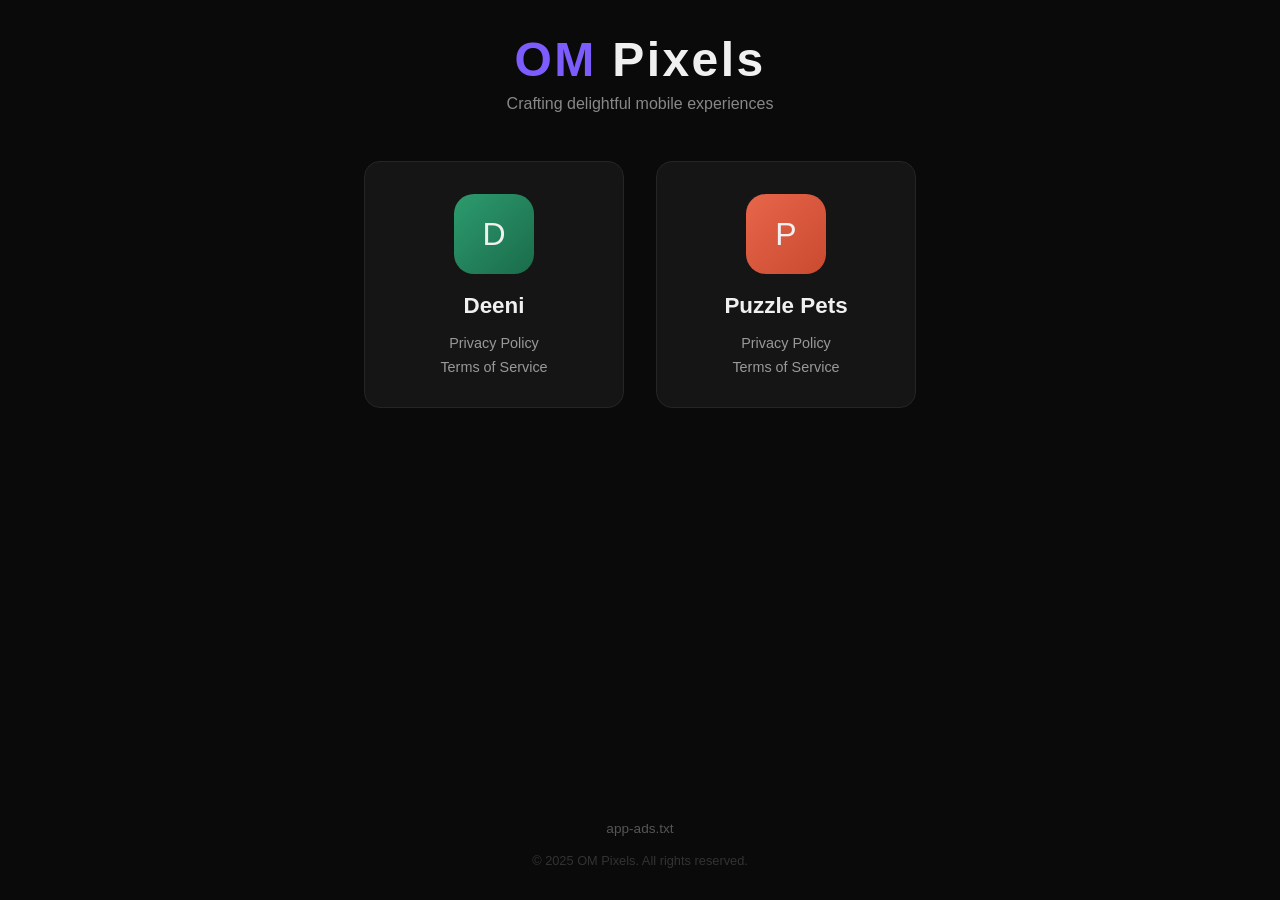
==== commit e4746378: "Initial OM Pixels website" ====
--- a/index.html
+++ b/index.html
@@ -1,132 +1,161 @@
 <!DOCTYPE html>
 <html lang="en">
-  <head>
-    <meta charset="UTF-8" />
-    <meta name="viewport" content="width=device-width, initial-scale=1.0" />
+<head>
+    <meta charset="UTF-8">
+    <meta name="viewport" content="width=device-width, initial-scale=1.0">
     <title>OM Pixels</title>
-    <link rel="stylesheet" href="styles.css" />
-  </head>
-  <body>
-    <header class="header">
-      <div class="container header-row">
-        <a class="brand" href="#">OM Pixels</a>
-        <nav class="nav">
-          <a href="#deeni">Deeni</a>
-    <title>OM Pixels | Product Studio</title>
-    <link rel="preconnect" href="https://fonts.googleapis.com" />
-    <link rel="preconnect" href="https://fonts.gstatic.com" crossorigin />
-    <link
-      href="https://fonts.googleapis.com/css2?family=Inter:wght@400;500;600;700;800&display=swap"
-      rel="stylesheet"
-    />
-    <link rel="stylesheet" href="styles.css" />
-  </head>
-  <body>
-    <div class="bg-orb orb-1" aria-hidden="true"></div>
-    <div class="bg-orb orb-2" aria-hidden="true"></div>
+    <style>
+        * {
+            margin: 0;
+            padding: 0;
+            box-sizing: border-box;
+        }
 
-    <header class="site-header">
-      <div class="container nav">
-        <a href="#" class="logo">OM<span>Pixels</span></a>
-        <nav>
-          <a href="#services">Services</a>
-          <a href="#process">Process</a>
-          <a href="#contact">Contact</a>
-        </nav>
-      </div>
-    </header>
+        body {
+            font-family: -apple-system, BlinkMacSystemFont, 'Segoe UI', Roboto, Helvetica, Arial, sans-serif;
+            background: #0a0a0a;
+            color: #f0f0f0;
+            min-height: 100vh;
+            display: flex;
+            flex-direction: column;
+            align-items: center;
+            justify-content: center;
+            padding: 2rem;
+        }
 
-    <main class="container">
-      <section class="hero">
-        <h1>Simple, clean product design and development.</h1>
-        <p>
-          We build modern digital experiences with a clear focus on usability.
-        </p>
-      </section>
+        .logo {
+            font-size: 3rem;
+            font-weight: 700;
+            letter-spacing: 0.05em;
+            margin-bottom: 0.5rem;
+        }
 
-      <section id="deeni" class="card">
-        <h2>Upcoming app: Deeni</h2>
-        <p>A focused app for learning, growth, and daily practice.</p>
-        <a class="button" href="https://deeni.app" target="_blank" rel="noopener noreferrer">Open Deeni</a>
-      </section>
+        .logo span {
+            color: #7c5cfc;
+        }
 
-      <section id="contact" class="card">
-        <h2>Contact</h2>
-        <p><a href="mailto:contact@ompixels.com">contact@ompixels.com</a></p>
-      </section>
-    </main>
+        .tagline {
+            color: #888;
+            font-size: 1rem;
+            margin-bottom: 3rem;
+        }
 
-    <footer class="footer container">© 2026 OM Pixels</footer>
-    <main>
-      <section class="hero container">
-        <p class="kicker">Modern app design & engineering</p>
-        <h1>We build digital products people love to use.</h1>
-        <p class="hero-copy">
-          OM Pixels helps startups and enterprises launch elegant mobile and web
-          experiences—faster, smarter, and with measurable impact.
-        </p>
-        <div class="hero-actions">
-          <a href="#contact" class="btn btn-primary">Start a Project</a>
-          <a href="#services" class="btn btn-ghost">Explore Services</a>
+        .apps {
+            display: flex;
+            gap: 2rem;
+            flex-wrap: wrap;
+            justify-content: center;
+            margin-bottom: 3rem;
+        }
+
+        .app-card {
+            background: #151515;
+            border: 1px solid #252525;
+            border-radius: 16px;
+            padding: 2rem;
+            width: 260px;
+            text-align: center;
+            transition: border-color 0.2s, transform 0.2s;
+        }
+
+        .app-card:hover {
+            border-color: #7c5cfc;
+            transform: translateY(-4px);
+        }
+
+        .app-icon {
+            width: 80px;
+            height: 80px;
+            border-radius: 20px;
+            margin: 0 auto 1.2rem;
+            display: flex;
+            align-items: center;
+            justify-content: center;
+            font-size: 2rem;
+        }
+
+        .app-icon.deeni {
+            background: linear-gradient(135deg, #2d9b6e, #1a6b4a);
+        }
+
+        .app-icon.puzzle-pets {
+            background: linear-gradient(135deg, #e8664a, #c94a30);
+        }
+
+        .app-name {
+            font-size: 1.4rem;
+            font-weight: 600;
+            margin-bottom: 1rem;
+        }
+
+        .app-links {
+            display: flex;
+            flex-direction: column;
+            gap: 0.5rem;
+        }
+
+        .app-links a {
+            color: #999;
+            text-decoration: none;
+            font-size: 0.9rem;
+            transition: color 0.2s;
+        }
+
+        .app-links a:hover {
+            color: #7c5cfc;
+        }
+
+        footer {
+            margin-top: auto;
+            padding-top: 2rem;
+            text-align: center;
+        }
+
+        footer a {
+            color: #555;
+            text-decoration: none;
+            font-size: 0.85rem;
+            transition: color 0.2s;
+        }
+
+        footer a:hover {
+            color: #7c5cfc;
+        }
+
+        .copyright {
+            color: #333;
+            font-size: 0.8rem;
+            margin-top: 1rem;
+        }
+    </style>
+</head>
+<body>
+    <div class="logo"><span>OM</span> Pixels</div>
+    <p class="tagline">Crafting delightful mobile experiences</p>
+
+    <div class="apps">
+        <div class="app-card">
+            <div class="app-icon deeni">D</div>
+            <div class="app-name">Deeni</div>
+            <div class="app-links">
+                <a href="deeni/privacy.html">Privacy Policy</a>
+                <a href="deeni/terms.html">Terms of Service</a>
+            </div>
         </div>
-        <div class="hero-stats" aria-label="Company stats">
-          <div><strong>150+</strong><span>Projects shipped</span></div>
-          <div><strong>98%</strong><span>Client satisfaction</span></div>
-          <div><strong>24/7</strong><span>Support & monitoring</span></div>
+
+        <div class="app-card">
+            <div class="app-icon puzzle-pets">P</div>
+            <div class="app-name">Puzzle Pets</div>
+            <div class="app-links">
+                <a href="puzzle-pets/privacy.html">Privacy Policy</a>
+                <a href="puzzle-pets/terms.html">Terms of Service</a>
+            </div>
         </div>
-      </section>
+    </div>
 
-      <section id="services" class="container section">
-        <div class="section-head">
-          <p class="kicker">Services</p>
-          <h2>Everything you need to launch and scale.</h2>
-        </div>
-        <div class="grid cards">
-          <article class="card">
-            <h3>Mobile Development</h3>
-            <p>Native and cross-platform apps that feel smooth and intuitive.</p>
-          </article>
-          <article class="card">
-            <h3>Web Platforms</h3>
-            <p>Fast, secure web apps with scalable architecture.</p>
-          </article>
-          <article class="card">
-            <h3>UI/UX Design</h3>
-            <p>Research-driven design systems focused on conversion and delight.</p>
-          </article>
-          <article class="card">
-            <h3>Growth & Support</h3>
-            <p>Continuous optimization, analytics, and proactive maintenance.</p>
-          </article>
-        </div>
-      </section>
-
-      <section id="process" class="container section process">
-        <div class="section-head">
-          <p class="kicker">How we work</p>
-          <h2>Simple process. Serious outcomes.</h2>
-        </div>
-        <ol>
-          <li><span>01</span> Discover goals, users, and opportunity.</li>
-          <li><span>02</span> Design fast prototypes and product flows.</li>
-          <li><span>03</span> Build, test, and launch with confidence.</li>
-          <li><span>04</span> Iterate with data and real user feedback.</li>
-        </ol>
-      </section>
-
-      <section id="contact" class="container section contact">
-        <h2>Let’s build your next product.</h2>
-        <p>
-          Reach us at <a href="mailto:contact@ompixels.com">contact@ompixels.com</a>
-          or call <a href="tel:+11234567890">+1 (123) 456-7890</a>
-        </p>
-      </section>
-    </main>
-
-    <footer class="site-footer">
-      <div class="container">
-        <p>© 2026 OM Pixels. Crafted with precision.</p>
-      </div>
+    <footer>
+        <a href="app-ads.txt">app-ads.txt</a>
+        <p class="copyright">&copy; 2025 OM Pixels. All rights reserved.</p>
     </footer>
-  </body>
+</body>
 </html>
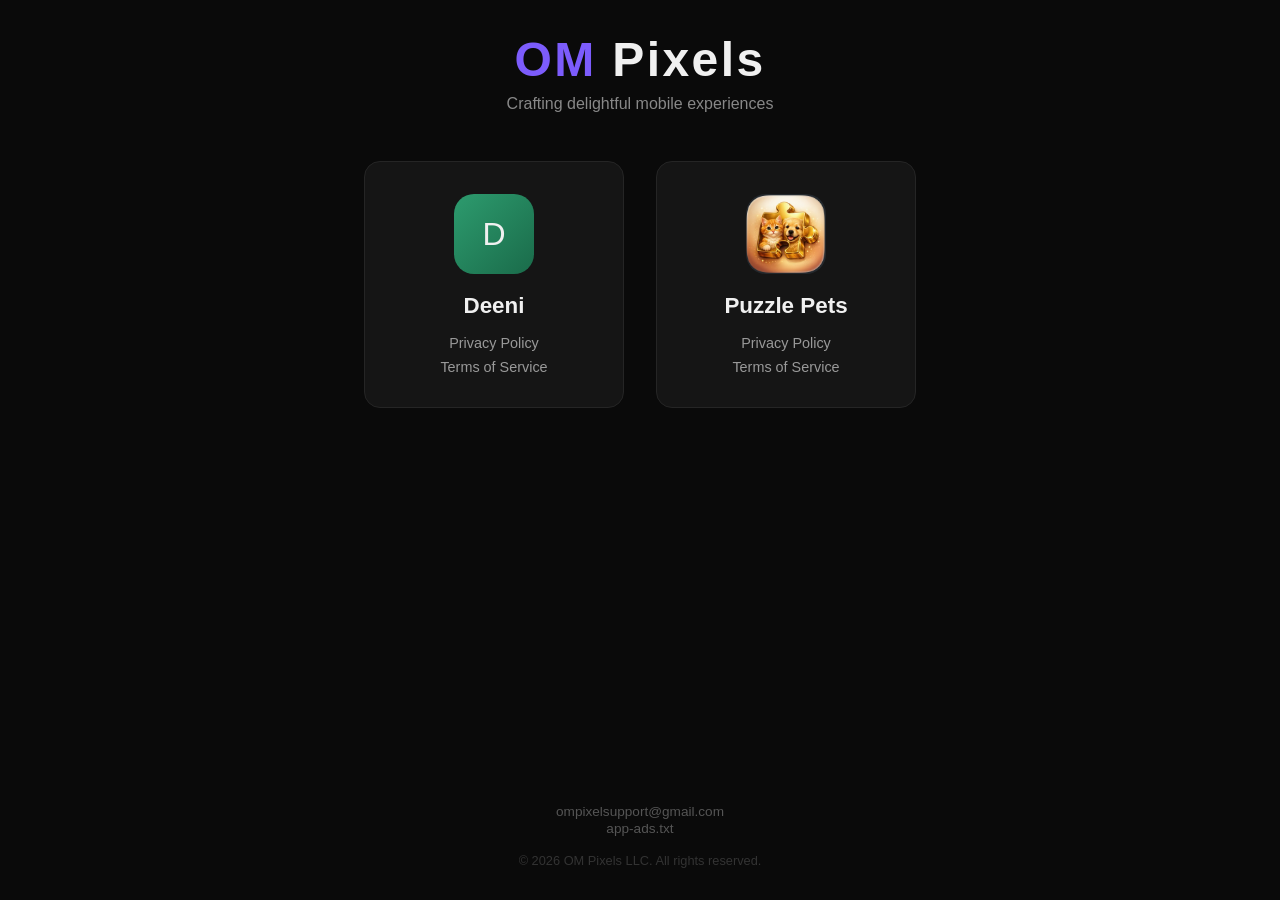
==== commit e99ea4ae: "Fix Puzzle Pets icon display" ====
--- a/index.html
+++ b/index.html
@@ -79,7 +79,16 @@
         }
 
         .app-icon.puzzle-pets {
-            background: linear-gradient(135deg, #e8664a, #c94a30);
+            background: none;
+            padding: 0;
+        }
+
+        .app-icon.puzzle-pets img {
+            width: 80px;
+            height: 80px;
+            border-radius: 20px;
+            object-fit: cover;
+            display: block;
         }
 
         .app-name {
@@ -144,7 +153,7 @@
         </div>
 
         <div class="app-card">
-            <div class="app-icon puzzle-pets">P</div>
+            <div class="app-icon puzzle-pets"><img src="icon.png" alt="Puzzle Pets"></div>
             <div class="app-name">Puzzle Pets</div>
             <div class="app-links">
                 <a href="puzzle-pets/privacy.html">Privacy Policy</a>
@@ -154,8 +163,11 @@
     </div>
 
     <footer>
+        <p class="copyright">
+            <a href="mailto:ompixelsupport@gmail.com">ompixelsupport@gmail.com</a>
+        </p>
         <a href="app-ads.txt">app-ads.txt</a>
-        <p class="copyright">&copy; 2025 OM Pixels. All rights reserved.</p>
+        <p class="copyright">&copy; 2026 OM Pixels LLC. All rights reserved.</p>
     </footer>
 </body>
 </html>
